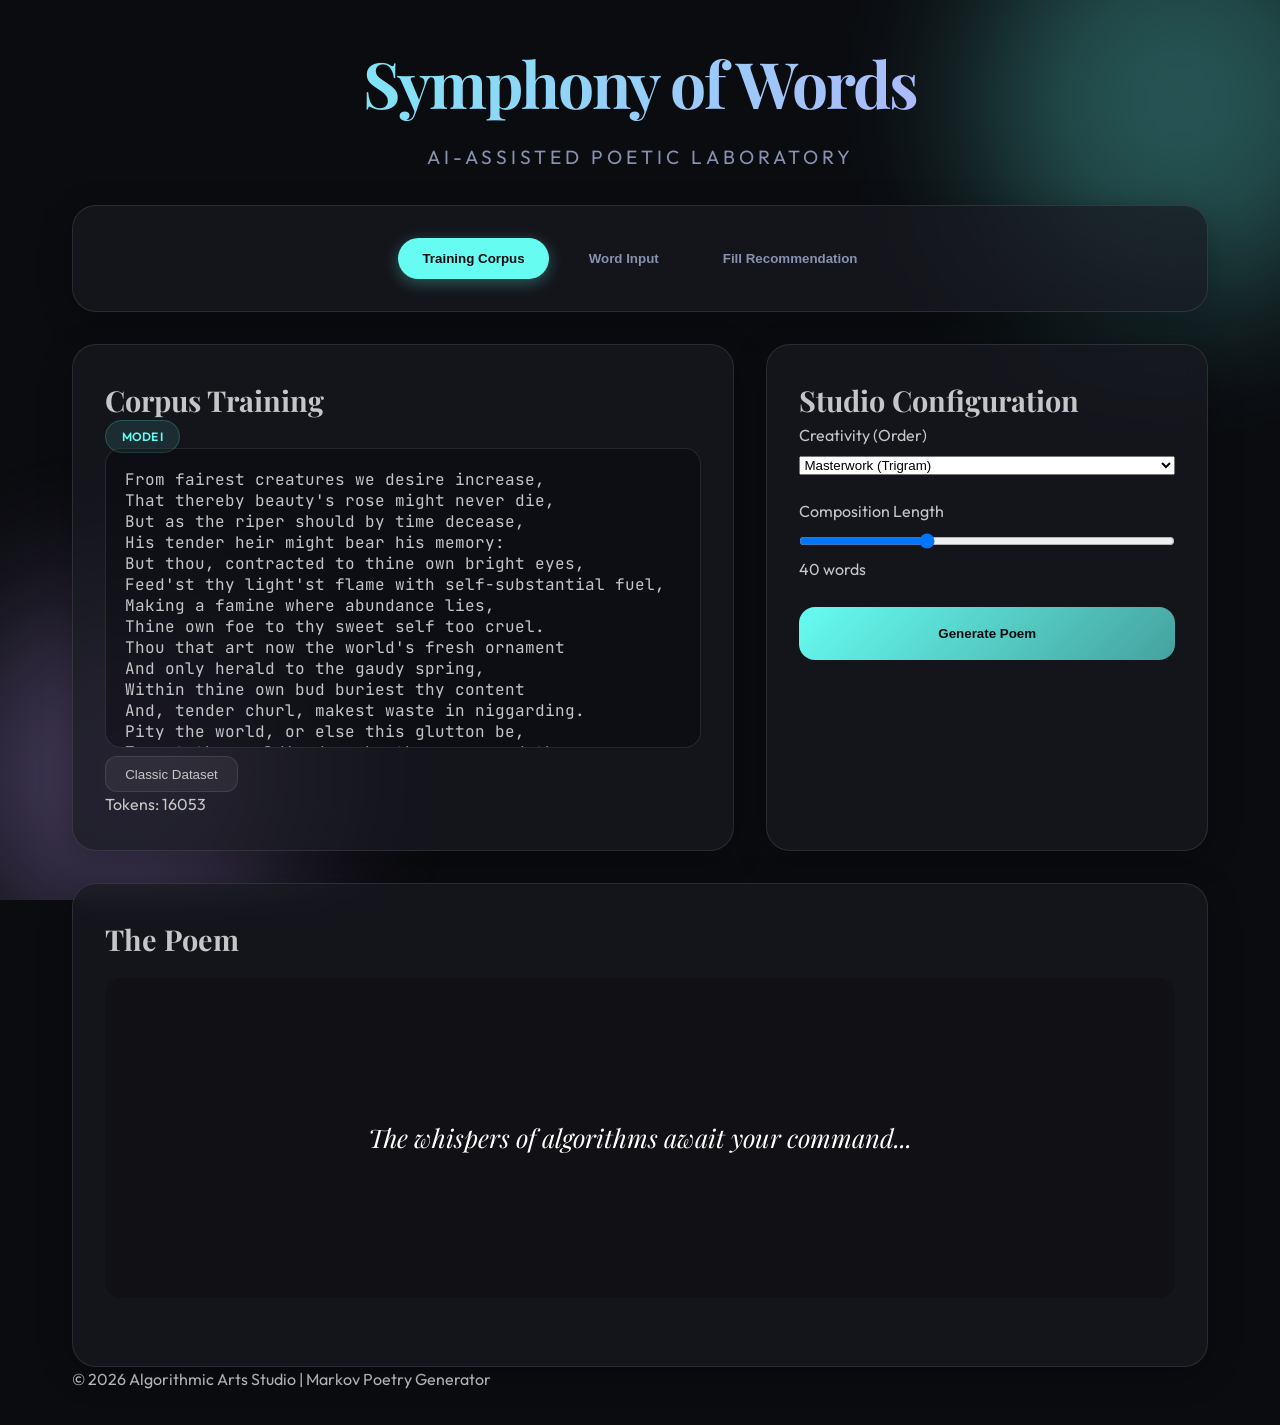
==== frontend/index.html @ ab0e6e6a "Integrated NLP techniques, 2000-line Master Corpus, and Premium Web Studio" ====
<!DOCTYPE html>
<html lang="en">
<head>
    <meta charset="UTF-8">
    <meta name="viewport" content="width=device-width, initial-scale=1.0">
    <title>Symphony of Words | Interactive Poetry Studio</title>
    <!-- SEO -->
    <meta name="description" content="An interactive AI poetry generator. Training corpus, word seed generation, and real-time completions.">
    <!-- Google Fonts -->
    <link rel="preconnect" href="https://fonts.googleapis.com">
    <link rel="preconnect" href="https://fonts.gstatic.com" crossorigin>
    <link href="https://fonts.googleapis.com/css2?family=Outfit:wght@300;400;600&family=Playfair+Display:ital,wght@0,400..900;1,400..900&family=JetBrains+Mono&display=swap" rel="stylesheet">
    <link rel="stylesheet" href="style.css">
</head>
<body>
    <div class="app-container">
        <header>
            <h1 id="main-title">Symphony of Words</h1>
            <p class="subtitle">AI-Assisted Poetic Laboratory</p>
        </header>

        <!-- Mode Selector -->
        <nav class="mode-selector glass-card">
            <button class="nav-btn active" data-mode="mode-corpus">Training Corpus</button>
            <button class="nav-btn" data-mode="mode-seed">Word Input</button>
            <button class="nav-btn" data-mode="mode-interactive">Fill Recommendation</button>
        </nav>

        <main>
            <!-- MODE 1: Training Corpus -->
            <section id="mode-corpus" class="mode-section active">
                <div class="glass-card corpus-section">
                    <div class="section-header">
                        <h2>Corpus Training</h2>
                        <span class="badge">Mode I</span>
                    </div>
                    <textarea id="corpus-input" placeholder="Paste your training dataset here..."></textarea>
                    <div class="corpus-controls">
                        <button id="reset-corpus" class="btn-secondary">Classic Dataset</button>
                        <p id="token-count">Tokens: 0</p>
                    </div>
                </div>
            </section>

            <!-- MODE 2: Word Input -->
            <section id="mode-seed" class="mode-section">
                <div class="glass-card">
                    <div class="section-header">
                        <h2>Seed Word Generator</h2>
                        <span class="badge">Mode II</span>
                    </div>
                    <p class="hint">Select keywords to inspire the algorithm.</p>
                    <div id="seed-word-pool" class="word-chips">
                        <!-- Words will be injected here -->
                    </div>
                    <div class="selected-seeds">
                        <label>Selected Seeds:</label>
                        <div id="active-seeds" class="selected-chips"></div>
                    </div>
                </div>
            </section>

            <!-- MODE 3: Fill Recommendation -->
            <section id="mode-interactive" class="mode-section">
                <div class="glass-card">
                    <div class="section-header">
                        <h2>Interactive Muse</h2>
                        <span class="badge">Mode III</span>
                    </div>
                    <p class="hint">Type your poem. Press <strong>TAB</strong> to accept suggestions. Hover to see alternatives.</p>
                    <div class="editor-wrapper">
                        <textarea id="interactive-editor" placeholder="Start writing something beautiful..."></textarea>
                        <div id="suggestion-box" class="sparkle-box hidden">
                            <span id="suggestion-text">...</span>
                            <div class="sparkle"></div>
                        </div>
                    </div>
                </div>
            </section>

            <!-- SHARED CONTROLS & OUTPUT -->
            <div id="global-settings" class="controls-section glass-card">
                <div class="section-header">
                    <h2>Studio Configuration</h2>
                </div>
                <div class="settings-grid">
                    <div class="setting">
                        <label>Creativity (Order)</label>
                        <select id="ngram-order">
                            <option value="1">Abstract (Unigram)</option>
                            <option value="2">Floating (Bigram)</option>
                            <option value="3" selected>Masterwork (Trigram)</option>
                        </select>
                    </div>
                    <div class="setting">
                        <label>Composition Length</label>
                        <input type="range" id="poem-length" min="10" max="100" value="40">
                        <span id="length-val">40 words</span>
                    </div>
                </div>
                <button id="generate-btn" class="btn-primary">
                    Generate Poem
                    <div class="shimmer"></div>
                </button>
            </div>

            <div class="output-section glass-card" id="output-container">
                <div class="section-header">
                    <h2>The Poem</h2>
                </div>
                <div id="poem-display" class="poem-area">
                    <p class="placeholder-text">The whispers of algorithms await your command...</p>
                </div>
                <div class="output-footer">
                    <button id="copy-btn" class="btn-secondary invisible">Copy to Clipboard</button>
                </div>
            </div>
        </main>

        <footer>
            <p>&copy; 2026 Algorithmic Arts Studio | Markov Poetry Generator</p>
        </footer>
    </div>

    <!-- Background Decoration -->
    <div class="bg-decoration">
        <div class="orb orb-1"></div>
        <div class="orb orb-2"></div>
        <div class="orb orb-3"></div>
    </div>

    <script src="script.js"></script>
</body>
</html>
---- frontend/style.css ----
:root {
    --bg-color: #0b0c10;
    --card-bg: rgba(25, 27, 34, 0.7);
    --primary-color: #66fcf1;
    --secondary-color: #45a29e;
    --text-main: #c5c6c7;
    --text-dim: #8892b0;
    --accent-color: #c5a3ff;
    --accent-glow: rgba(197, 163, 255, 0.2);
    --glass-border: rgba(255, 255, 255, 0.1);
    --highlight-red: #ff4a4a;
    --highlight-gold: #ffcf40;
    --transition-speed: 0.3s;
}

* {
    margin: 0;
    padding: 0;
    box-sizing: border-box;
}

body {
    background-color: var(--bg-color);
    color: var(--text-main);
    font-family: 'Outfit', sans-serif;
    line-height: 1.6;
    overflow-x: hidden;
    min-height: 100vh;
}

.app-container {
    max-width: 1200px;
    margin: 0 auto;
    padding: 2rem;
    position: relative;
    z-index: 10;
}

header {
    text-align: center;
    margin-bottom: 2rem;
    animation: fadeInDown 0.8s ease-out;
}

h1 {
    font-family: 'Playfair Display', serif;
    font-size: 4rem;
    font-weight: 700;
    background: linear-gradient(135deg, var(--primary-color), var(--accent-color));
    -webkit-background-clip: text;
    background-clip: text;
    -webkit-text-fill-color: transparent;
    letter-spacing: -2px;
    margin-bottom: 0.5rem;
}

.subtitle {
    font-size: 1.2rem;
    color: var(--text-dim);
    text-transform: uppercase;
    letter-spacing: 4px;
}

/* Mode Selector */
.mode-selector {
    display: flex;
    gap: 1rem;
    justify-content: center;
    margin-bottom: 2rem;
    padding: 1rem;
    border-radius: 99px;
}

.nav-btn {
    background: transparent;
    border: none;
    color: var(--text-dim);
    padding: 0.8rem 1.5rem;
    cursor: pointer;
    font-weight: 600;
    border-radius: 99px;
    transition: all 0.3s;
}

.nav-btn:hover {
    color: var(--primary-color);
    background: rgba(102, 252, 241, 0.05);
}

.nav-btn.active {
    color: var(--bg-color);
    background: var(--primary-color);
    box-shadow: 0 4px 15px rgba(102, 252, 241, 0.3);
}

main {
    display: grid;
    grid-template-columns: 1.5fr 1fr;
    grid-template-areas: 
        "mode global"
        "output output";
    gap: 2rem;
}

.mode-section {
    grid-area: mode;
    display: none;
}

.mode-section.active {
    display: block;
    animation: slideUpFade 0.5s ease-out;
}

.controls-section {
    grid-area: global;
}

.output-section {
    grid-area: output;
    min-height: 400px;
    display: flex;
    flex-direction: column;
}

/* Glassmorphism Cards */
.glass-card {
    background: var(--card-bg);
    backdrop-filter: blur(12px);
    -webkit-backdrop-filter: blur(12px);
    border: 1px solid var(--glass-border);
    border-radius: 24px;
    padding: 2rem;
    box-shadow: 0 8px 32px 0 rgba(0, 0, 0, 0.3);
    transition: all var(--transition-speed) ease;
}

h2 {
    font-family: 'Playfair Display', serif;
    font-size: 1.8rem;
    color: var(--text-main);
}

.badge {
    padding: 0.5rem 1rem;
    border-radius: 99px;
    font-size: 0.75rem;
    font-weight: 600;
    text-transform: uppercase;
    background: rgba(102, 252, 241, 0.1);
    color: var(--primary-color);
    border: 1px solid rgba(102, 252, 241, 0.2);
}

/* UI Elements */
textarea {
    width: 100%;
    height: 300px;
    background: rgba(0, 0, 0, 0.3);
    border: 1px solid var(--glass-border);
    border-radius: 16px;
    padding: 1.2rem;
    color: var(--text-main);
    font-family: 'JetBrains Mono', monospace;
    font-size: 1rem;
    resize: none;
    outline: none;
}

.hint {
    font-size: 0.9rem;
    color: var(--text-dim);
    margin: -1rem 0 1.5rem 0;
}

/* Mode 2: Word Seeds */
.word-chips {
    display: flex;
    flex-wrap: wrap;
    gap: 0.8rem;
    margin-bottom: 2rem;
}

.chip {
    padding: 0.5rem 1.2rem;
    background: rgba(255, 255, 255, 0.05);
    border: 1px solid var(--glass-border);
    border-radius: 12px;
    cursor: pointer;
    transition: all 0.2s;
    font-weight: 500;
}

.chip:hover {
    background: rgba(102, 252, 241, 0.1);
    border-color: var(--primary-color);
}

.chip.active {
    background: var(--primary-color);
    color: var(--bg-color);
    border-color: var(--primary-color);
}

.selected-seeds label {
    display: block;
    font-size: 0.8rem;
    margin-bottom: 0.5rem;
    color: var(--text-dim);
}

.selected-chips {
    display: flex;
    flex-wrap: wrap;
    gap: 0.5rem;
    min-height: 40px;
    padding: 10px;
    background: rgba(0,0,0,0.2);
    border-radius: 12px;
}

/* Mode 3: Sparkle Box */
.editor-wrapper {
    position: relative;
}

#interactive-editor {
    height: 200px;
    font-size: 1.2rem;
    line-height: 1.8;
}

.sparkle-box {
    position: absolute;
    bottom: -60px;
    right: 20px;
    background: linear-gradient(135deg, var(--accent-color), #8a2be2);
    padding: 10px 20px;
    border-radius: 12px;
    color: white;
    font-weight: 700;
    box-shadow: 0 0 20px rgba(197, 163, 255, 0.6);
    z-index: 100;
    pointer-events: none;
    transition: all 0.3s cubic-bezier(0.175, 0.885, 0.32, 1.275);
}

.sparkle-box.hidden {
    opacity: 0;
    transform: translateY(10px) scale(0.9);
}

.sparkle-box::before {
    content: "TAB TO FILL";
    position: absolute;
    top: -20px;
    left: 10px;
    font-size: 0.6rem;
    letter-spacing: 1px;
    opacity: 0.8;
}

.sparkle {
    position: absolute;
    width: 100%;
    height: 100%;
    top: 0;
    left: 0;
    background-image: radial-gradient(circle, white 1px, transparent 1px);
    background-size: 10px 10px;
    animation: sparkles 2s infinite linear;
    pointer-events: none;
}

@keyframes sparkles {
    from { background-position: 0 0; opacity: 0.8; }
    to { background-position: 20px 20px; opacity: 0; }
}

/* General Layout & Buttons */
.settings-grid { display: grid; gap: 1.5rem; margin-bottom: 1.5rem; }
.setting { display: flex; flex-direction: column; gap: 0.5rem; }
.btn-primary { width: 100%; padding: 1.2rem; border-radius: 16px; background: linear-gradient(135deg, var(--primary-color), var(--secondary-color)); color: var(--bg-color); font-weight: 700; cursor: pointer; border: none; }
.btn-secondary { background: rgba(255, 255, 255, 0.05); border: 1px solid var(--glass-border); color: var(--text-main); padding: 0.6rem 1.2rem; border-radius: 12px; cursor: pointer; }

/* Poem Area */
.poem-area { margin-top: 1rem; background: rgba(0,0,0,0.2); border-radius: 16px; padding: 2rem; font-family: 'Playfair Display', serif; font-size: 1.6rem; text-align: center; white-space: pre-wrap; line-height: 2; font-style: italic; color: #fff; min-height: 200px; }

/* Background */
.bg-decoration { position: fixed; top: 0; left: 0; width: 100vw; height: 100vh; z-index: -1; overflow: hidden; }
.orb { position: absolute; border-radius: 50%; filter: blur(80px); opacity: 0.3; }
.orb-1 { width: 400px; height: 400px; background: var(--primary-color); top: -100px; right: -100px; animation: drift 20s infinite alternate ease-in-out; }
.orb-2 { width: 350px; height: 350px; background: var(--accent-color); bottom: -50px; left: -50px; animation: drift 25s infinite alternate-reverse ease-in-out; }

/* Animations */
@keyframes fadeInDown { from { opacity: 0; transform: translateY(-30px); } to { opacity: 1; transform: translateY(0); } }
@keyframes slideUpFade { from { opacity: 0; transform: translateY(20px); } to { opacity: 1; transform: translateY(0); } }
@keyframes drift { from { transform: translate(0, 0); } to { transform: translate(50px, 50px); } }

.invisible { opacity: 0; pointer-events: none; }
@media (max-width: 900px) { main { grid-template-columns: 1fr; grid-template-areas: "mode" "global" "output"; } }
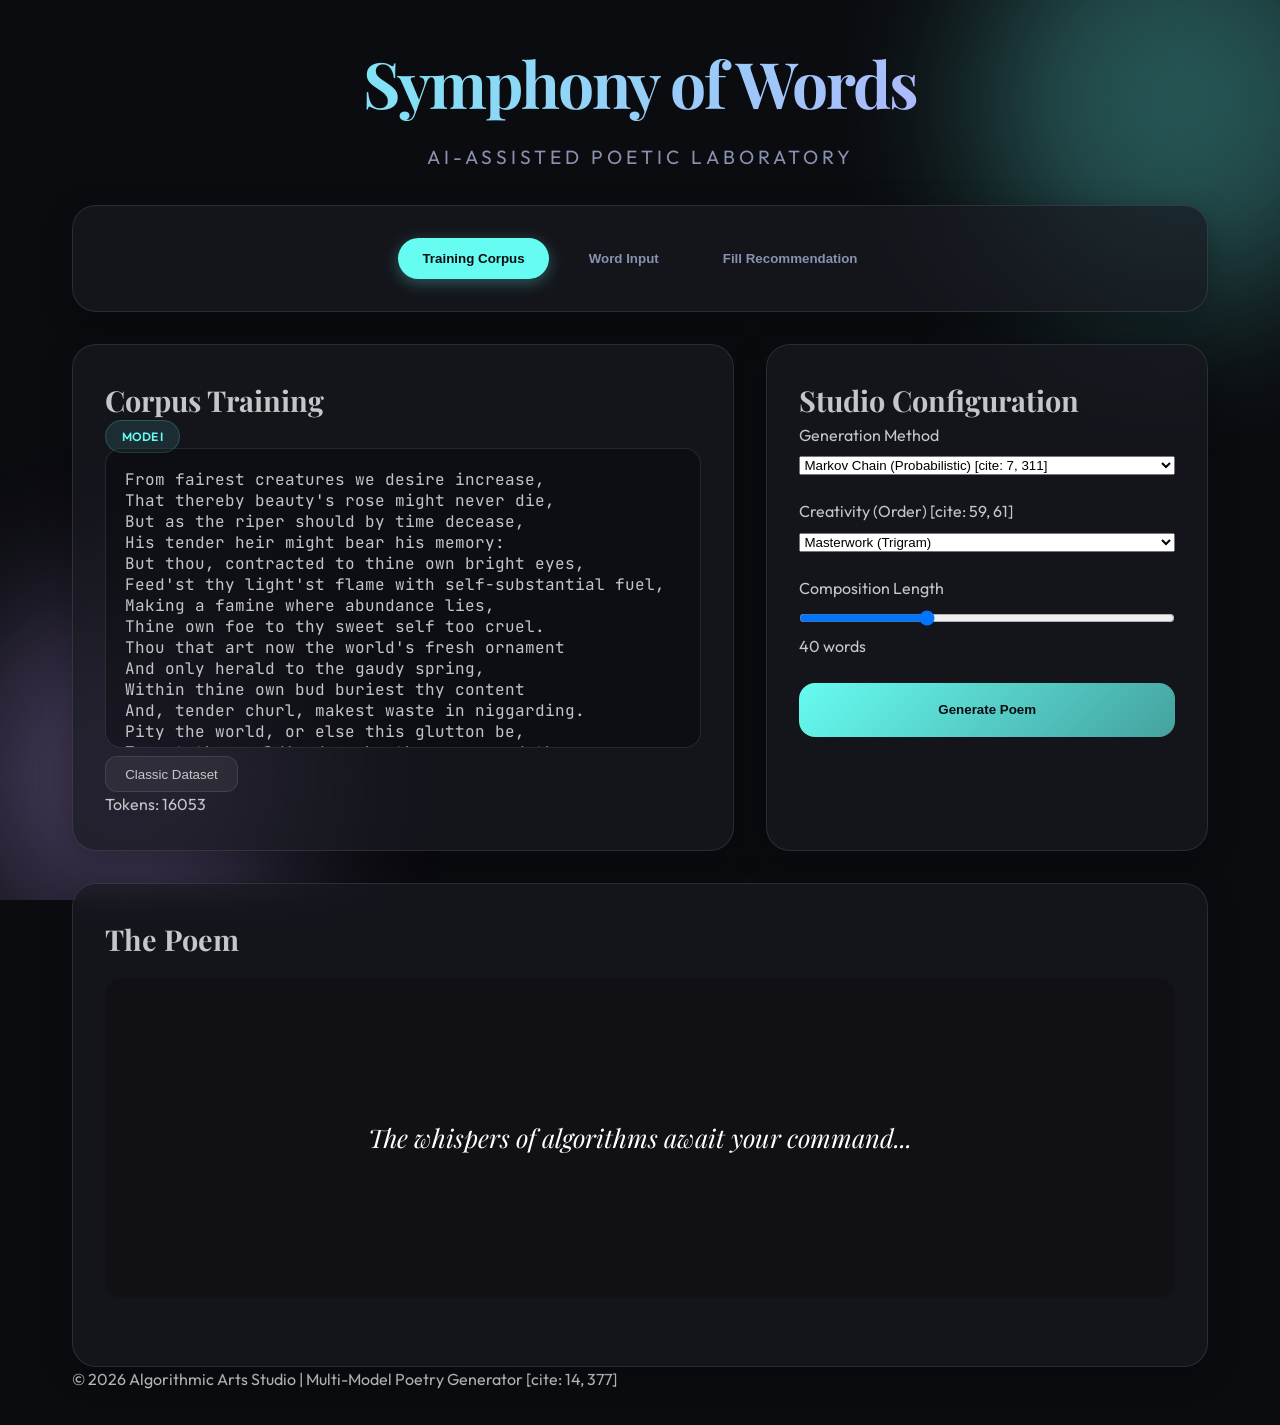
==== commit b4dc9290: "updating file structure and adding face model vol1 first tryouts to use face model" ====
--- a/frontend/index.html
+++ b/frontend/index.html
@@ -1,17 +1,20 @@
 <!DOCTYPE html>
 <html lang="en">
+
 <head>
     <meta charset="UTF-8">
     <meta name="viewport" content="width=device-width, initial-scale=1.0">
     <title>Symphony of Words | Interactive Poetry Studio</title>
-    <!-- SEO -->
-    <meta name="description" content="An interactive AI poetry generator. Training corpus, word seed generation, and real-time completions.">
-    <!-- Google Fonts -->
+    <meta name="description"
+        content="An interactive AI poetry generator. Training corpus, word seed generation, and real-time completions.">
     <link rel="preconnect" href="https://fonts.googleapis.com">
     <link rel="preconnect" href="https://fonts.gstatic.com" crossorigin>
-    <link href="https://fonts.googleapis.com/css2?family=Outfit:wght@300;400;600&family=Playfair+Display:ital,wght@0,400..900;1,400..900&family=JetBrains+Mono&display=swap" rel="stylesheet">
+    <link
+        href="https://fonts.googleapis.com/css2?family=Outfit:wght@300;400;600&family=Playfair+Display:ital,wght@0,400..900;1,400..900&family=JetBrains+Mono&display=swap"
+        rel="stylesheet">
     <link rel="stylesheet" href="style.css">
 </head>
+
 <body>
     <div class="app-container">
         <header>
@@ -19,7 +22,6 @@
             <p class="subtitle">AI-Assisted Poetic Laboratory</p>
         </header>
 
-        <!-- Mode Selector -->
         <nav class="mode-selector glass-card">
             <button class="nav-btn active" data-mode="mode-corpus">Training Corpus</button>
             <button class="nav-btn" data-mode="mode-seed">Word Input</button>
@@ -27,7 +29,6 @@
         </nav>
 
         <main>
-            <!-- MODE 1: Training Corpus -->
             <section id="mode-corpus" class="mode-section active">
                 <div class="glass-card corpus-section">
                     <div class="section-header">
@@ -42,7 +43,6 @@
                 </div>
             </section>
 
-            <!-- MODE 2: Word Input -->
             <section id="mode-seed" class="mode-section">
                 <div class="glass-card">
                     <div class="section-header">
@@ -51,7 +51,6 @@
                     </div>
                     <p class="hint">Select keywords to inspire the algorithm.</p>
                     <div id="seed-word-pool" class="word-chips">
-                        <!-- Words will be injected here -->
                     </div>
                     <div class="selected-seeds">
                         <label>Selected Seeds:</label>
@@ -60,14 +59,14 @@
                 </div>
             </section>
 
-            <!-- MODE 3: Fill Recommendation -->
             <section id="mode-interactive" class="mode-section">
                 <div class="glass-card">
                     <div class="section-header">
                         <h2>Interactive Muse</h2>
                         <span class="badge">Mode III</span>
                     </div>
-                    <p class="hint">Type your poem. Press <strong>TAB</strong> to accept suggestions. Hover to see alternatives.</p>
+                    <p class="hint">Type your poem. Press <strong>TAB</strong> to accept suggestions. Hover to see
+                        alternatives.</p>
                     <div class="editor-wrapper">
                         <textarea id="interactive-editor" placeholder="Start writing something beautiful..."></textarea>
                         <div id="suggestion-box" class="sparkle-box hidden">
@@ -78,26 +77,44 @@
                 </div>
             </section>
 
-            <!-- SHARED CONTROLS & OUTPUT -->
             <div id="global-settings" class="controls-section glass-card">
                 <div class="section-header">
                     <h2>Studio Configuration</h2>
                 </div>
                 <div class="settings-grid">
                     <div class="setting">
-                        <label>Creativity (Order)</label>
+                        <label>Generation Method</label>
+                        <select id="model-selector">
+                            <option value="markov" selected>Markov Chain (Probabilistic) [cite: 7, 311]</option>
+                            <option value="face">Full-FACE (Template & Aesthetic) [cite: 370, 403]</option>
+                        </select>
+                    </div>
+
+                    <div class="setting">
+                        <label>Creativity (Order) [cite: 59, 61]</label>
                         <select id="ngram-order">
                             <option value="1">Abstract (Unigram)</option>
                             <option value="2">Floating (Bigram)</option>
                             <option value="3" selected>Masterwork (Trigram)</option>
                         </select>
                     </div>
+
                     <div class="setting">
                         <label>Composition Length</label>
                         <input type="range" id="poem-length" min="10" max="100" value="40">
                         <span id="length-val">40 words</span>
                     </div>
+
+                    <div class="setting" id="aesthetic-setting" style="display:none;">
+                        <label>Aesthetic Focus [cite: 373, 666]</label>
+                        <select id="aesthetic-measure">
+                            <option value="lyricism">Lyricism (Meter/Rhyme)</option>
+                            <option value="flamboyance">Flamboyancy (Word Frequency)</option>
+                            <option value="sentiment">Sentiment (Emotional Mood)</option>
+                        </select>
+                    </div>
                 </div>
+
                 <button id="generate-btn" class="btn-primary">
                     Generate Poem
                     <div class="shimmer"></div>
@@ -118,11 +135,10 @@
         </main>
 
         <footer>
-            <p>&copy; 2026 Algorithmic Arts Studio | Markov Poetry Generator</p>
+            <p>&copy; 2026 Algorithmic Arts Studio | Multi-Model Poetry Generator [cite: 14, 377]</p>
         </footer>
     </div>
 
-    <!-- Background Decoration -->
     <div class="bg-decoration">
         <div class="orb orb-1"></div>
         <div class="orb orb-2"></div>
@@ -130,5 +146,21 @@
     </div>
 
     <script src="script.js"></script>
+    <script>
+        // Simple UI toggle for Model Selection
+        document.getElementById('model-selector').addEventListener('change', function () {
+            const aestheticBox = document.getElementById('aesthetic-setting');
+            const nGramBox = document.getElementById('ngram-order').parentElement;
+
+            if (this.value === 'face') {
+                aestheticBox.style.display = 'block';
+                nGramBox.style.opacity = '0.5'; // Markov order is less relevant for template generation
+            } else {
+                aestheticBox.style.display = 'none';
+                nGramBox.style.opacity = '1';
+            }
+        });
+    </script>
 </body>
-</html>
+
+</html>
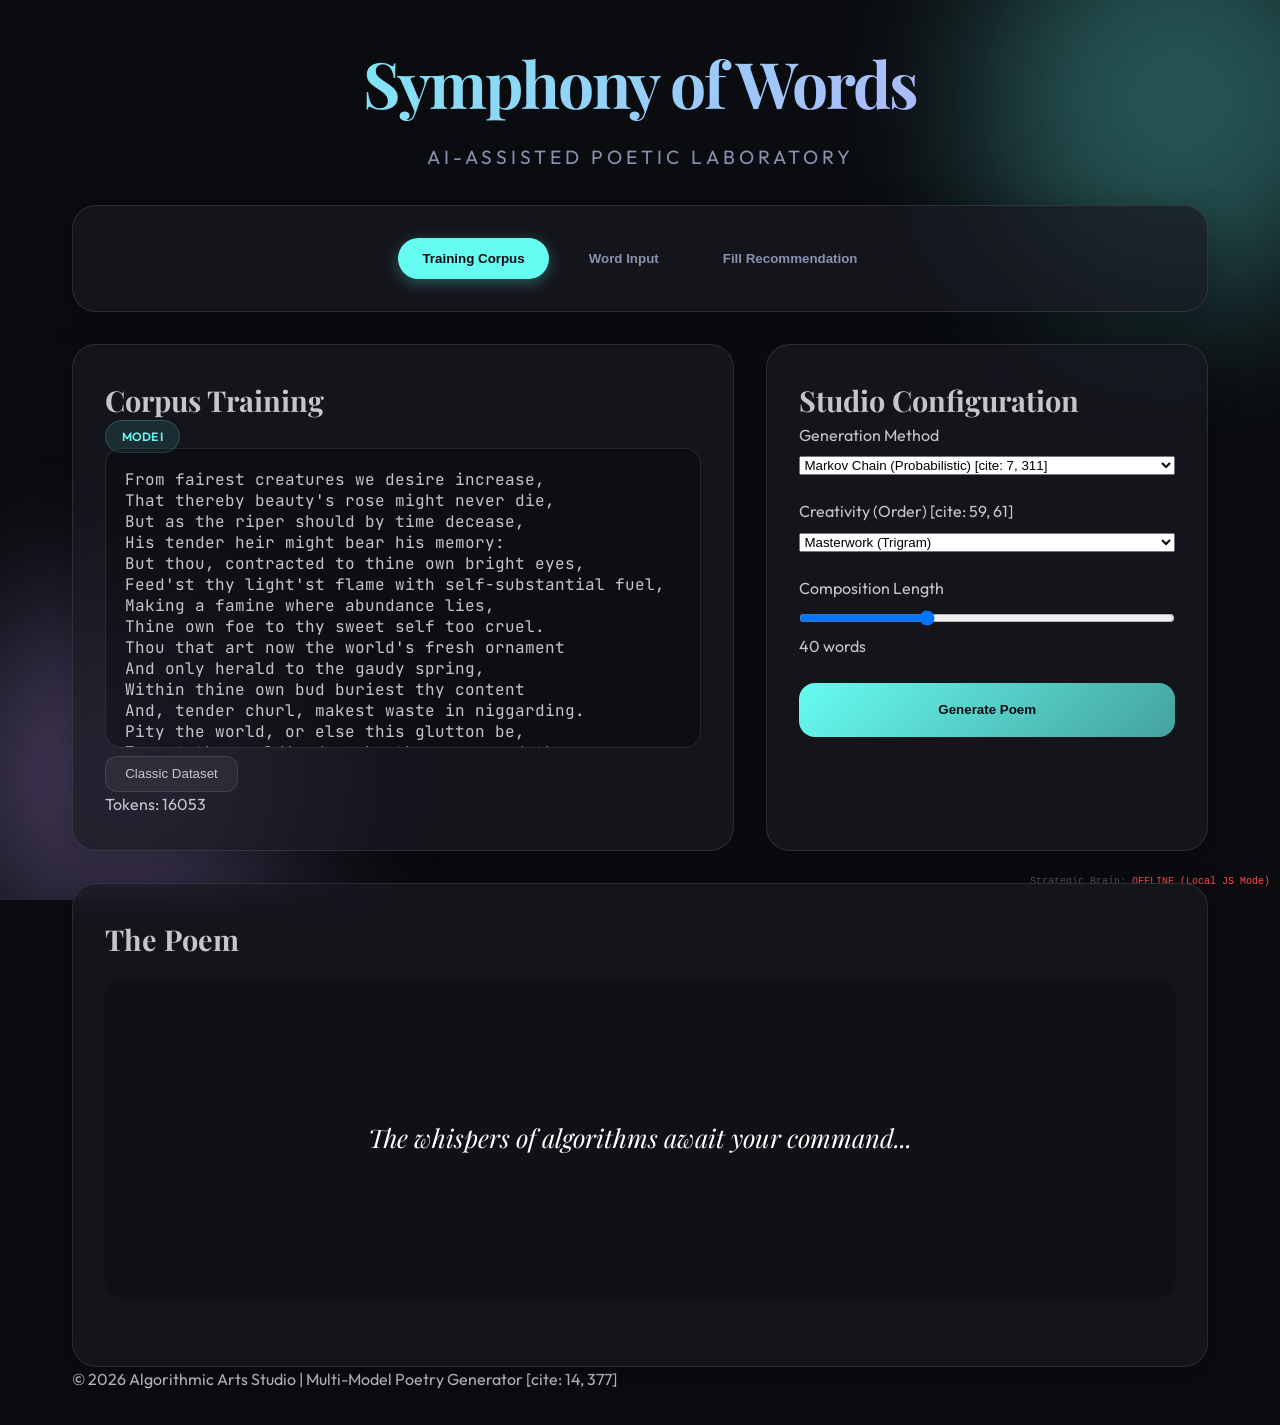
==== commit 5ef94b7c: "Major architectural upgrade: Integrated GMNN-inspired Graph-Relational Markov logic, Iterative Refin" ====
--- a/frontend/index.html
+++ b/frontend/index.html
@@ -145,6 +145,9 @@
         <div class="orb orb-3"></div>
     </div>
 
+    <div id="brain-status" style="position:fixed; bottom: 10px; right: 10px; font-size: 10px; color: rgba(255,255,255,0.3); font-family: monospace;">
+        Strategic Brain: <span id="brain-indicator" style="color: #ff4d4d;">Connecting...</span>
+    </div>
     <script src="script.js"></script>
     <script>
         // Simple UI toggle for Model Selection
